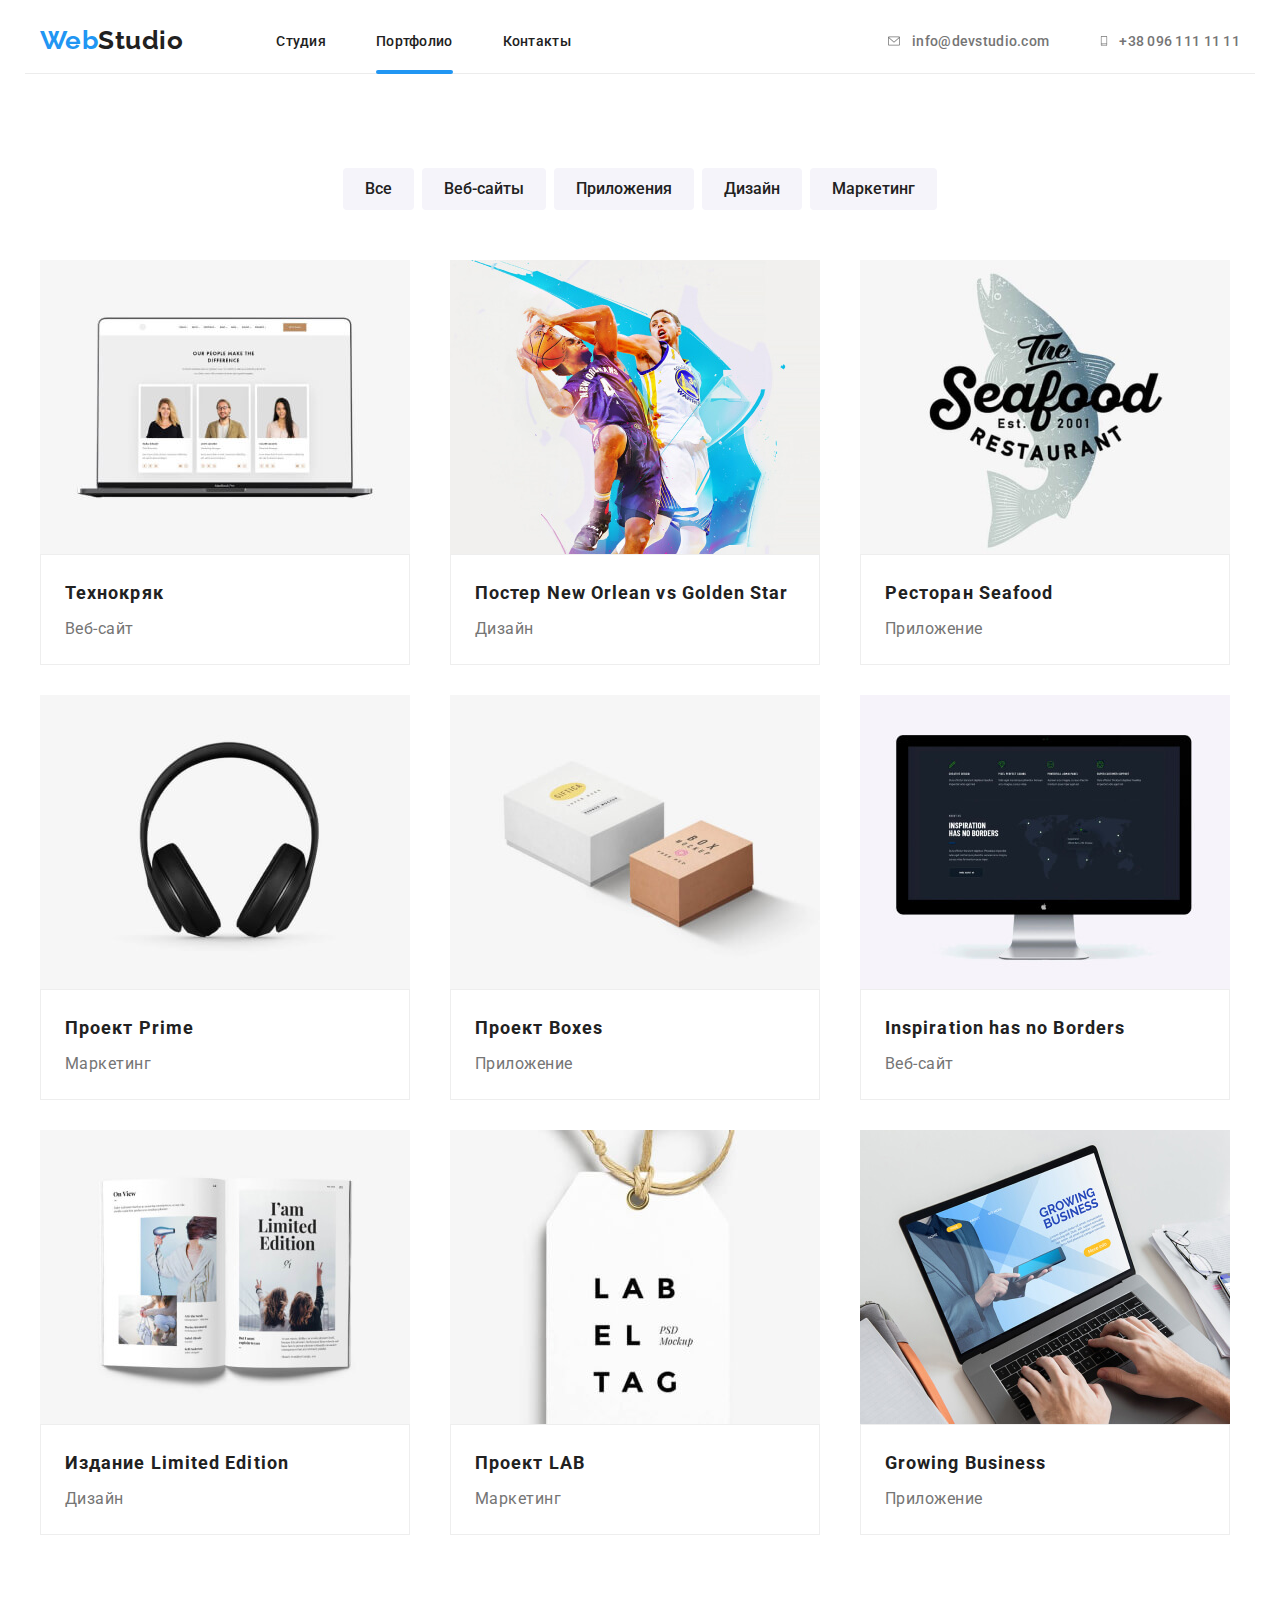
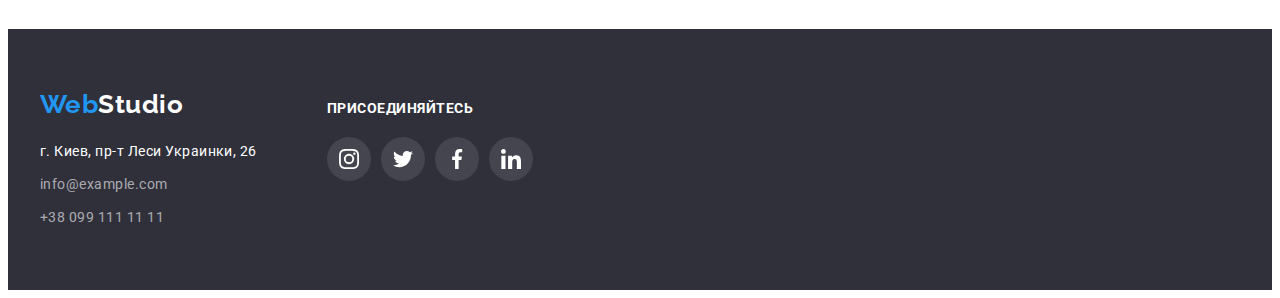
==== portfolio.html @ 8701579d "Добавляет форму в модальное окно" ====
<!DOCTYPE html>
<html lang="ru">

<head>
    <meta charset="UTF-8">
    <meta http-equiv="X-UA-Compatible" content="IE=edge">
    <meta name="viewport" content="width=device-width, initial-scale=1.0">
    <title>Document</title>
    <link
        href="https://fonts.googleapis.com/css2?family=Raleway:wght@700&family=Roboto:wght@400;500;700;900&display=swap"
        rel="stylesheet">
    <link rel="stylesheet" href="https://cdnjs.cloudflare.com/ajax/libs/modern-normalize/1.1.0/modern-normalize.min.css"
        integrity="sha512-wpPYUAdjBVSE4KJnH1VR1HeZfpl1ub8YT/NKx4PuQ5NmX2tKuGu6U/JRp5y+Y8XG2tV+wKQpNHVUX03MfMFn9Q=="
        crossorigin="anonymous" referrerpolicy="no-referrer" />
    <link rel="stylesheet" href="./css/styles.css">

</head>

<body class="page">
    <!-- Шапка -->
    <header class="head">
        <div class="container head-container">
            <nav class="navigation">
                <a href="./index.html" class="logo"><span class="logo-text">Web</span>Studio</a>
                <ul class="site-nav">
                    <li class="nav-item"><a href="./index.html" class="nav-link ">Студия</a></li>
                    <li class="nav-item"><a href="./portfolio.html" class="nav-link curent">Портфолио</a></li>
                    <li class="nav-item"><a href="" class="nav-link">Контакты</a></li>
                </ul>
            </nav>
            <ul class="contact">
                <li class="item"><a href="mailto:info@devstudio.com" class="contact-link"><svg class="contact-icon"
                            height="12" width="16">
                            <use href="./imeges/svg_sprite/symbol-defs.svg#icon-envelope">
                            </use>
                        </svg>info@devstudio.com</a></li>
                <li class="item"><a href="tel:380961111111" class="contact-link"><svg class="contact-icon" width="10"
                            height="16">
                            <use href="./imeges/svg_sprite/symbol-defs.svg#icon-smartphone">
                            </use>
                        </svg>+38 096 111 11 11</a></li>
            </ul>
        </div>
    </header>
    <!-- Мейн -->
    <main>
        <!-- Галерея -->
        <section class="section galery">
            <div class="container">
                <h1 class="title-link"> Наши работы</h1>
                <ul class="button-list">
                    <li class="button-paragraph"><button type="button" class="button-item">Все</button></li>
                    <li class="button-paragraph"><button type="button" class="button-item">Веб-сайты</button></li>
                    <li class="button-paragraph"><button type="button" class="button-item">Приложения</button></li>
                    <li class="button-paragraph"><button type="button" class="button-item">Дизайн</button></li>
                    <li class="button-paragraph"><button type="button" class="button-item">Маркетинг</button></li>
                </ul>
                <ul class="galery-list">
                    <li class="galery-paragraph"><a href="" class="galery-link">
                            <div class="galery-thumb"><img src="./imeges/portfolio/tehkrack.jpg"
                                    alt="ноутбук с фотографиями">
                                <p class="galery-decor-thumb">Ресурс пропонує комплексні пропозиції з різним рівнем
                                    функціоналу та сервісів. Все це дозволить відвідувачу отримати вичерпні відомості
                                    про компанію чи приватну особу.</p>
                            </div>
                            <div class="galery-border">
                                <h2 class="galery-title">Технокряк</h2>
                                <p class="galery-item">Веб-сайт</p>
                            </div>
                        </a>
                    </li>
                    <li class="galery-paragraph"><a href="" class="galery-link">
                            <div class="galery-thumb"><img src="./imeges/portfolio/postervs.jpg"
                                    alt="играющие баскетболисты">
                                <div class="galery-decor-thumb">
                                    <p>Ресурс пропонує комплексні пропозиції з різним рівнем функціоналу та сервісів.
                                        Все це дозволить відвідувачу отримати вичерпні відомості про компанію чи
                                        приватну особу. </p>
                                </div>
                            </div>
                            <div class="galery-border">
                                <h2 class="galery-title">Постер New Orlean vs Golden Star</h2>
                                <p class="galery-item">Дизайн</p>
                            </div>
                        </a>
                    </li>
                    <li class="galery-paragraph"><a href="" class="galery-link">
                            <div class="galery-thumb"><img src="./imeges/portfolio/restaurant.jpg" alt="рыба">
                                <div class="galery-decor-thumb">
                                    <p>Ресурс пропонує комплексні пропозиції з різним рівнем функціоналу та сервісів.
                                        Все це дозволить відвідувачу отримати вичерпні відомості про компанію чи
                                        приватну особу. </p>
                                </div>
                            </div>
                            <div class="galery-border">
                                <h2 class="galery-title">Ресторан Seafood</h2>
                                <p class="galery-item">Приложение</p>
                            </div>
                        </a>
                    </li>
                    <li class="galery-paragraph"><a href="" class="galery-link">
                            <div class="galery-thumb"><img src="./imeges/portfolio/project-prime.jpg" alt="наушники">
                                <div class="galery-decor-thumb">
                                    <p>Ресурс пропонує комплексні пропозиції з різним рівнем функціоналу та сервісів.
                                        Все це дозволить відвідувачу отримати вичерпні відомості про компанію чи
                                        приватну особу. </p>
                                </div>
                            </div>
                            <div class="galery-border">
                                <h2 class="galery-title">Проект Prime</h2>
                                <p class="galery-item">Маркетинг</p>
                            </div>
                        </a>
                    </li>
                    <li class="galery-paragraph"><a href="" class="galery-link">
                            <div class="galery-thumb"><img src="./imeges/portfolio/project-boxes.jpg" alt="коробки">
                                <div class="galery-decor-thumb">
                                    <p>Ресурс пропонує комплексні пропозиції з різним рівнем функціоналу та сервісів.
                                        Все це дозволить відвідувачу отримати вичерпні відомості про компанію чи
                                        приватну особу. </p>
                                </div>
                            </div>
                            <div class="galery-border">
                                <h2 class="galery-title">Проект Boxes</h2>
                                <p class="galery-item">Приложение</p>
                            </div>
                        </a>
                    </li>
                    <li class="galery-paragraph"><a href="" class="galery-link">
                            <div class="galery-thumb"><img src="./imeges/portfolio/border.jpg"
                                    alt="карта с кординатами">
                                <div class="galery-decor-thumb">
                                    <p>Ресурс пропонує комплексні пропозиції з різним рівнем функціоналу та сервісів.
                                        Все це дозволить відвідувачу отримати вичерпні відомості про компанію чи
                                        приватну особу. </p>
                                </div>
                            </div>
                            <div class="galery-border">
                                <h2 class="galery-title">Inspiration has no Borders</h2>
                                <p class="galery-item">Веб-сайт</p>
                            </div>
                        </a>
                    </li>
                    <li class="galery-paragraph"><a href="" class="galery-link">
                            <div class="galery-thumb"><img src="./imeges/portfolio/edition.jpg" alt="открытая книга">
                                <div class="galery-decor-thumb">
                                    <p>Ресурс пропонує комплексні пропозиції з різним рівнем функціоналу та сервісів.
                                        Все це дозволить відвідувачу отримати вичерпні відомості про компанію чи
                                        приватну особу. </p>
                                </div>
                            </div>
                            <div class="galery-border">
                                <h2 class="galery-title">Издание Limited Edition</h2>
                                <p class="galery-item">Дизайн</p>
                            </div>
                        </a>
                    </li>
                    <li class="galery-paragraph"><a href="" class="galery-link">
                            <div class="galery-thumb"><img src="./imeges/portfolio/project-lab.jpg"
                                    alt="бирка с описанием">
                                <div class="galery-decor-thumb">
                                    <p>Ресурс пропонує комплексні пропозиції з різним рівнем функціоналу та сервісів.
                                        Все це дозволить відвідувачу отримати вичерпні відомості про компанію чи
                                        приватну особу. </p>
                                </div>
                            </div>
                            <div class="galery-border">
                                <h2 class="galery-title">Проект LAB</h2>
                                <p class="galery-item">Маркетинг</p>
                            </div>
                        </a>
                    </li>
                    <li class="galery-paragraph"><a href="" class="galery-link">
                            <div class="galery-thumb"><img src="./imeges/portfolio/bussines.jpg"
                                    alt="ноутбук с открытой страницей">
                                <div class="galery-decor-thumb">
                                    <p>Ресурс пропонує комплексні пропозиції з різним рівнем функціоналу та сервісів.
                                        Все це дозволить відвідувачу отримати вичерпні відомості про компанію чи
                                        приватну особу. </p>
                                </div>
                            </div>
                            <div class="galery-border">
                                <h2 class="galery-title">Growing Business</h2>
                                <p class="galery-item">Приложение</p>
                            </div>
                        </a>
                    </li>
                </ul>
            </div>
        </section>
    </main>
    <!-- Футер -->
    <footer class="footer">
        <div class="container footer-container">
            <div>
                <a href="./index.html" class="logo-footer"><span class="logo-text">
                        Web</span>Studio
                </a>
                <address>
                    <ul class="address-list">
                        <li><a href="https://bit.ly/3pXMvUd" class="address" target="_blank"
                                rel="noopener noreferrer">г.
                                Киев, пр-т
                                Леси Украинки, 26</a>
                        </li>
                        <li>
                            <a href="mailto:info@example.com" class="contact-footer">info@example.com</a>
                        </li>
                        <li>
                            <a href="tel:+380991111111" class="contact-footer">+38 099 111 11 11</a>
                        </li>
                    </ul>
                </address>
            </div>
            <div class="social-footer">
                <strong class="social-text">присоединяйтесь</strong>
                <ul class="social-list">
                    <li class="social-item">
                        <a href="" class="footer-social-link"><svg class="icon-footer" width="20" height="20">
                                <use href="./imeges/svg_sprite/symbol-defs.svg#icon-instagram">
                                </use>
                            </svg>
                        </a>
                    </li>

                    <li class="social-item">
                        <a href="" class="footer-social-link"><svg class="icon-footer" width="20" height="20">
                                <use href="./imeges/svg_sprite/symbol-defs.svg#icon-twitter">
                                </use>
                            </svg>
                        </a>
                    </li>

                    <li class="social-item"><a href="" class="footer-social-link"><svg class="icon-footer" width="20"
                                height="20">
                                <use href="./imeges/svg_sprite/symbol-defs.svg#icon-facebook">
                                </use>
                            </svg>
                        </a>
                    </li>
                    <li class="social-item">
                        <a href="" class="footer-social-link"><svg class="icon-footer" width="20" height="20">
                                <use href="./imeges/svg_sprite/symbol-defs.svg#icon-linkedin">
                                </use>
                            </svg>
                        </a>
                    </li>
                </ul>
            </div>

        </div>
    </footer>
</body>

</html>
---- css/styles.css ----
:root {
  --body-text-color: #212121;
  --primery-text-color: #757575;
  --main-background-color: #ffffff;
  --second-background-color: #f5f4fa;
  --dark-background-color: #2f303a;
  --akcent-text-color: #2196f3;
  --stylistic-color: rgba(255, 255, 255, 0.6);
  --interactive-bg-color: #188ce8;
  --border-line-color: #ececec;
  --shadow-box-color: rgba(0, 0, 0, 0.15);
  --border-color: #eeeeee;
  --statick-social-color: #afb1b8;

  --decor-cubic: cubic-bezier(0.4, 0, 0.2, 1);
}

/* цвет основного текста черный #212121 */
/* цвет вторичного текста серый  #757575 */
/* цвет фона вторичный #F5F4FA */
/* белый цвет фона #FFFFFF */
/* цвет акцента синий #2196F3 */
/* основгой цвет фона #E5E5E5 */

/* страница */
.page {
  color: var(--main-background-color);
  color: var(--primery-text-color);
  font-family: roboto, sans-serif;
  letter-spacing: 0.03em;
}

/* контейнер */
.container {
  width: 1200px;
  margin-left: auto;
  margin-right: auto;
  padding-left: 15px;
  padding-right: 15px;
}

/* секции */
.section {
  margin-top: 94px;
  margin-bottom: 94px;
}

ul {
  padding-inline-start: 0;
}

img {
  display: block;
}

.head-container {
  border-bottom: 1px solid var(--border-line-color);
  display: flex;
  align-items: center;
}

/* лого */
.logo,
.logo:focus {
  color: var(--body-text-color);
  text-decoration-line: none;
  font-family: Raleway;
  font-weight: 700;
  font-size: 26px;
  line-height: 1.2;
}

.logo-text {
  color: var(--akcent-text-color);
  font-family: Raleway, sans-serif;
  font-weight: 700;
  font-size: 26px;
  line-height: 1.2;
}

.logo {
  display: inline-block;
  margin-right: 93px;
}

/* сайт навигация */
.site-nav {
  display: flex;
  justify-content: space-evenly;
  list-style: none;
  margin: 0;
}


.navigation {
  display: flex;
  align-items: center;
}

.nav-link {
  overflow: hidden;
  position: relative;
  display: block;
  padding-top: 25px;
  padding-bottom: 25px;
  margin-bottom: -1px;

  color: var(--body-text-color);
  text-decoration: none;
  font-weight: 500;
  font-size: 14px;
  line-height: 1.15;
  letter-spacing: 0.02em;
  transition: color 250ms var(--decor-cubic);
}

.nav-link.curent::after {
  position: absolute;
  display: inline-block;
  bottom: 0px;
  left: 0;
  content: "";
  width: 100%;
  height: 4px;
  border-radius: 2px;
  background-color: var(--akcent-text-color);
  transition: color 250ms var(--decor-cubic);

}

.navigation .nav-item+.nav-item {
  margin-left: 50px;
}

.nav-link:hover,
.nav-link:focus {
  color: var(--akcent-text-color);
}

/* контакты */
.contact {
  display: flex;
  align-items: center;
  list-style: none;
  margin: 0;
  margin-left: auto;
  padding: 0;
}

.contact-icon {
  margin: 0;
  padding: 0;
  margin-right: 10px;
}

.contact-link {
  display: flex;
  align-items: center;

  color: var(--primery-text-color);
  fill: var(--primery-text-color);
  text-decoration: none;
  font-weight: 500;
  font-size: 14px;
  line-height: 1.15;
  letter-spacing: 0.02em;
  transition-property: fill, color;
  transition-duration: 250ms;
  transition-timing-function: var(--decor-cubic);
}

.contact .item+.item {
  margin-left: 50px;
}

.contact-link:hover,
.contact-link:focus {
  color: var(--akcent-text-color);
  fill: var(--akcent-text-color);
}

/* герой */

.hero {
  text-align: center;
  margin: 0;
  padding-top: 200px;
  padding-bottom: 200px;
  max-width: 1600px;
  margin-left: auto;
  margin-right: auto;

  background: var(--dark-background-color);
  background: linear-gradient(rgba(47, 48, 58, 0.4), rgba(47, 48, 58, 0.4)),
    url(../imeges/index/bg-image.jpg);
  background-size: 1600px 600px;
  background-repeat: no-repeat;
  background-position: 50% 50%;
}

.hero-title {
  margin: 0;
  margin-bottom: 30px;

  color: var(--main-background-color);
  font-weight: 900;
  font-size: 44px;
  line-height: 1.4;
  text-align: center;
  letter-spacing: 0.06em;
  text-transform: uppercase;
}

.hero-button {
  border-radius: 4px;
  min-width: 200px;
  height: 50px;
  border-radius: 4px;
  min-width: 200px;
  height: 50px;
  padding: 10px 22px;

  background: var(--akcent-text-color);
  color: var(--main-background-color);
  cursor: pointer;
  font-weight: 700;
  font-size: 16px;
  letter-spacing: 0.06em;
  transition: background-color 250ms var(--decor-cubic);
}

.hero-button:hover,
.hero-button:focus {
  background-color: var(--interactive-bg-color);
}

/* описание */
.description {
  margin: 0;
  padding-top: 94px;
}

.description-list {
  display: flex;
  list-style: none;
  margin: 0px;
}

.description-block {
  display: flex;
  margin: 0;
  padding: 0;
  margin-bottom: 30px;
  width: 270px;
  height: 120px;
  justify-content: center;
  align-items: center;

  background: var(--second-background-color);
  border-radius: 4px;
}

.description-icon {
  margin: 0;
  padding: 0;
  height: 70px;
  width: 70px;
}

.description-title {
  margin: 0;
  margin-bottom: 10px;

  color: var(--body-text-color);
  font-weight: 700;
  font-size: 14px;
  line-height: 1.1;
  text-transform: uppercase;
}

.description-item {
  margin: 0;

  font-size: 14px;
  line-height: 1.7;
}

.description-list .description-paragraph+.description-paragraph {
  margin-left: 30px;
}

/* занятие */
.lessons {
  margin: 0;
  padding-top: 94px;
  padding-bottom: 94px;
}

.lessons-title {
  text-align: center;
  margin: 0;
  margin-bottom: 50px;

  color: var(--body-text-color);
  font-weight: 700;
  font-size: 36px;
  line-height: 1.2;
}

.lessons-list {
  list-style: none;
  display: flex;
  margin: 0;
}

.lessons-list li {
  margin-right: 30px;
  width: calc((100% - 60px) / 3);
}

.lessons-thumb {
  position: relative;
}

.lessons-thumb-decoration {
  position: absolute;
  bottom: 0;
  width: 100%;
  background: rgba(47, 48, 58, 0.8)
}

.lessons-thumb-decoration>h3 {
  margin: 0;
  padding: 27px 0;
  font-family: 'Roboto';
  font-weight: 700;
  font-size: 14px;
  line-height: 1.14;
  text-align: center;
  letter-spacing: 0.03em;
  text-transform: uppercase;
  color: var(--main-background-color);

}

/* команда */
.team {
  background: var(--second-background-color);
  margin: 0;
  padding-top: 94px;
  padding-bottom: 94px;
}

.team-title {
  margin: 0;
  margin-bottom: 50px;

  color: var(--body-text-color);
  font-weight: 700;
  font-size: 36px;
  line-height: 1.19;
  text-align: center;
}

.team-list {
  list-style: none;
  margin: 0;
  display: flex;
  align-content: center;
}

.team-list .team-item+.team-item {
  margin-left: 30px;
}

.team-border {
  padding: 0;
  margin: 0;
  padding-top: 30px;
  padding-bottom: 30px;

  background-color: var(--main-background-color);
  box-shadow: 0px 1px 3px rgba(0, 0, 0, 0.12), 0px 1px 1px rgba(0, 0, 0, 0.14),
    0px 2px 1px rgba(0, 0, 0, 0.2);
  border-radius: 0px 0px 4px 4px;
  border-top: none;
}

.team-name {
  margin: 0;
  margin-bottom: 10px;
  text-align: center;

  color: var(--body-text-color);
  font-style: normal;
  font-weight: 500;
  font-size: 16px;
  line-height: 1.19;
  letter-spacing: 0.03em;
}

.team-position {
  margin: 0;
  text-align: center;

  color: var(--primery-text-color);
  font-weight: 400;
  font-size: 16px;
  line-height: 1.19;
}

.team-social-list {
  display: flex;
  justify-content: center;
  margin: 0;
  padding: 0;
  list-style: none;
  margin-top: 16px;
}

.team-social-item:not(:last-child) {
  margin-right: 10px;
}

.team-social-link {
  display: flex;
  justify-content: center;
  align-items: center;
  padding: 0;
  margin: 0;
  width: 44px;
  height: 44px;
  border-radius: 50%;
  fill: var(--statick-social-color);
  transition-property: fill, background-color;
  transition-duration: 250ms;
  transition-timing-function: var(--decor-cubic);
}

.team-social-link:hover,
.team-social-link:focus {
  fill: var(--main-background-color);
  background-color: var(--akcent-text-color);
}

/* Клиенты */
.client {
  margin: 0;
  padding: 0;
  padding-top: 94px;
  padding-bottom: 94px;
}

.client-list {
  display: flex;
  justify-content: center;

  margin: 0;
  padding: 0;

  list-style: none;
}

.client-title {
  margin: 0;
  padding: 0;
  margin-bottom: 50px;

  font-style: normal;
  font-weight: 700;
  font-size: 36px;
  line-height: 1.16;
  text-align: center;

  color: var(--body-text-color);
}

.client-item:not(:last-child) {
  margin-right: 30px;
}

.client-link {
  display: flex;
  justify-content: center;
  align-items: center;

  width: 170px;
  height: 92px;

  border: 1px solid var(--statick-social-color);
  border-radius: 4px;
  fill: var(--statick-social-color);
  transition-property: fill, border;
  transition-duration: 250ms;
  transition-timing-function: var(--decor-cubic);
}

.client-link:hover,
.client-link:focus {
  fill: var(--akcent-text-color);
  border: 1px solid var(--akcent-text-color);
}

/* футер */
.footer {
  padding-top: 60px;
  padding-bottom: 60px;

  background: var(--dark-background-color);
}

.footer-container {
  display: flex;
  align-items: baseline;

}

.footer-nav {
  display: inline-block;
}

.logo-footer {
  display: inline-block;

  text-decoration-line: none;
  color: var(--main-background-color);
  font-family: Raleway;
  font-style: normal;
  font-weight: 700;
  font-size: 26px;
  line-height: 1.2;
}

.address-list {
  margin: 0px;
  list-style: none;
}

.contact-item {
  display: flex;
}

.address {
  margin-top: 20px;
  display: inline-block;

  text-decoration-line: none;
  color: var(--main-background-color);
  font-family: "Roboto";
  font-style: normal;
  font-size: 14px;
  line-height: 1.71;
  transition: color 250ms var(--decor-cubic);
}

.address:hover,
.address:focus {
  color: var(--akcent-text-color);
}

.contact-footer {
  display: inline-block;
  margin-top: 9px;

  text-decoration-line: none;
  font-family: "Roboto";
  font-style: normal;
  font-weight: 400;
  color: var(--stylistic-color);
  font-size: 14px;
  line-height: 1.71;
  transition: color 250ms var(--decor-cubic);
}

.contact-footer:hover,
.contact-footer:focus {
  color: var(--akcent-text-color);
}

.social-footer {
  margin-left: 70px;
}

.social-text {
  display: inline-block;
  margin: 0;
  padding: 0;
  margin-bottom: 20px;
  font-style: normal;
  font-weight: 700;
  font-size: 14px;
  line-height: 1.14;
  text-transform: uppercase;
  color: var(--main-background-color);

}

.social-list {
  list-style: none;
  display: flex;
  align-items: center;
  justify-content: center;
  margin: 0;
  padding: 0;

}

.social-item:not(:last-child) {
  margin-right: 10px;
}

.footer-social-link {
  display: flex;
  justify-content: center;
  align-items: center;

  fill: var(--main-background-color);
  background-color: rgba(255, 255, 255, 0.1);
  color: var(--main-background-color);
  height: 44px;
  width: 44px;
  border-radius: 50%;
  transition: background-color 250ms var(--decor-cubic);
}

.footer-social-link:hover,
.footer-social-link:focus {
  background-color: var(--akcent-text-color);
}

/* портфолио */
.title-link {
  margin: 0;
  margin: -1px;
  padding: 0;
  white-space: nowrap;

  position: absolute;
  width: 1px;
  height: 1px;
  overflow: hidden;
  border: 0;

  clip: rect(0 0 0 0);
  clip-path: inset(50%);
}

.button-list {
  display: flex;
  justify-content: center;
  margin: 0;
  padding-top: 0;
  margin-bottom: 50px;

  list-style: none;
}

.button-item {
  text-align: center;
  padding: 8px 22px;

  background-color: var(--second-background-color);
  color: var(--body-text-color);
  cursor: pointer;
  border: none;
  font-family: "Roboto";
  font-style: normal;
  font-weight: 500;
  font-size: 16px;
  line-height: 1.6;
  border-radius: 4px;
  transition-property: background-color, color, box-shadow;
  transition-duration: 250ms;
  transition-timing-function: var(--decor-cubic);
}

.button-list .button-paragraph+.button-paragraph {
  margin-left: 8px;
}

.button-item:hover,
.button-item:focus {
  background-color: var(--akcent-text-color);
  color: var(--main-background-color);
  box-shadow: 0px 3px 1px rgba(0, 0, 0, 0.1), 0px 1px 2px rgba(0, 0, 0, 0.08),
    0px 2px 2px rgba(0, 0, 0, 0.12);
}


/* галерея */
.galery {
  margin: 0;
  padding-top: 94px;
  padding-bottom: 94px;
}

.galery-list {
  display: flex;
  flex-wrap: wrap;
  margin: 0;

  list-style: none;
}

.galery-border {
  margin: 0;
  padding-left: 24px;
  padding-top: 20px;
  padding-bottom: 20px;

  border: 1px solid var(--border-color);
}

.galery-paragraph {
  width: calc((100% - 60px) / 3);
  margin: 0;
  margin-right: 30px;
}

.galery-paragraph:nth-last-child(n + 4) {
  margin-bottom: 30px;
}

.galery-list :nth-child(3n) {
  margin-right: 0;
}

.galery-list p {
  margin: 0;
  margin-top: 4px;
  line-height: 1.81;
}

.galery-link {
  display: inline-block;
  margin: 0;

  text-decoration-line: none;
  color: var(--primery-text-color);
  transition-property: box-shadow, border;
  transition-duration: 250ms;
  transition-timing-function: var(--decor-cubic);
}

.galery-link:hover,
.galery-link:focus {
  border: 1px solid #EEEEEE;
  box-shadow: 0px 1px 1px rgba(0, 0, 0, 0.12), 0px 4px 4px rgba(0, 0, 0, 0.06), 1px 4px 6px rgba(0, 0, 0, 0.16);
}

.galery-title {
  margin: 0;

  text-decoration-line: none;
  color: var(--body-text-color);
  font-weight: 700;
  font-size: 18px;
  line-height: 2;
  letter-spacing: 0.06em;
}

.galery-thumb {
  position: relative;
  overflow: hidden;

}

.galery-decor-thumb {
  position: absolute;
  display: inline-block;
  padding: 63px 24px;
  top: 0;
  left: 0;
  transform: translateY(100%);

  font-family: 'Roboto';
  font-style: normal;
  font-weight: 400;
  width: 100%;
  height: 100%;
  font-size: 18px;
  line-height: 1.55;
  color: var(--main-background-color);
  background-color: rgba(33, 150, 243, 0.9);
  transition: transform 250ms var(--decor-cubic);
}

.galery-link:hover .galery-decor-thumb,
.galery-link:focus .galery-decor-thumb {
  transform: translateY(0);
}

/* модвльное окно */
.backdrop {
  position: fixed;
  top: 0;
  left: 0;
  z-index: 100;
  width: 100%;
  height: 100%;
  background-color: rgba(0, 0, 0, 0.2);
  opacity: 1;
  transition-property: opacity, visibility;
  transition-duration: 250ms;
  transition-timing-function: var(--decor-cubic);
}

.modal {
  position: absolute;
  top: 50%;
  left: 50%;
  min-height: 581px;
  min-width: 528px;
  background-color: #ffffff;
  box-shadow: 0px 1px 3px rgb(0 0 0 / 12%), 0px 1px 1px rgb(0 0 0 / 14%), 0px 2px 1px rgb(0 0 0 / 20%);
  border-radius: 4px;
  transform: translate(-50%, -50%) scale(1);
  transition-property: transform, scale;
  transition-duration: 250ms;
  transition-timing-function: var(--decor-cubic);
}

.modal-btn-close {
  position: absolute;
  padding: 0;
  top: 8px;
  right: 8px;
  display: flex;
  justify-content: center;
  align-items: center;
  background-color: transparent;
  border: 1px solid rgba(0, 0, 0, 0.1);
  cursor: pointer;
  width: 30px;
  height: 30px;
  border-radius: 50%;
}

.modal-btn-close:hover {
  fill: var(--akcent-text-color)
}

.backdrop.is-hidden {
  opacity: 0;
  pointer-events: none;
  visibility: hidden;
}
.modal-form{
  display: flex;
  flex-direction: column;
  padding: 40px;
}
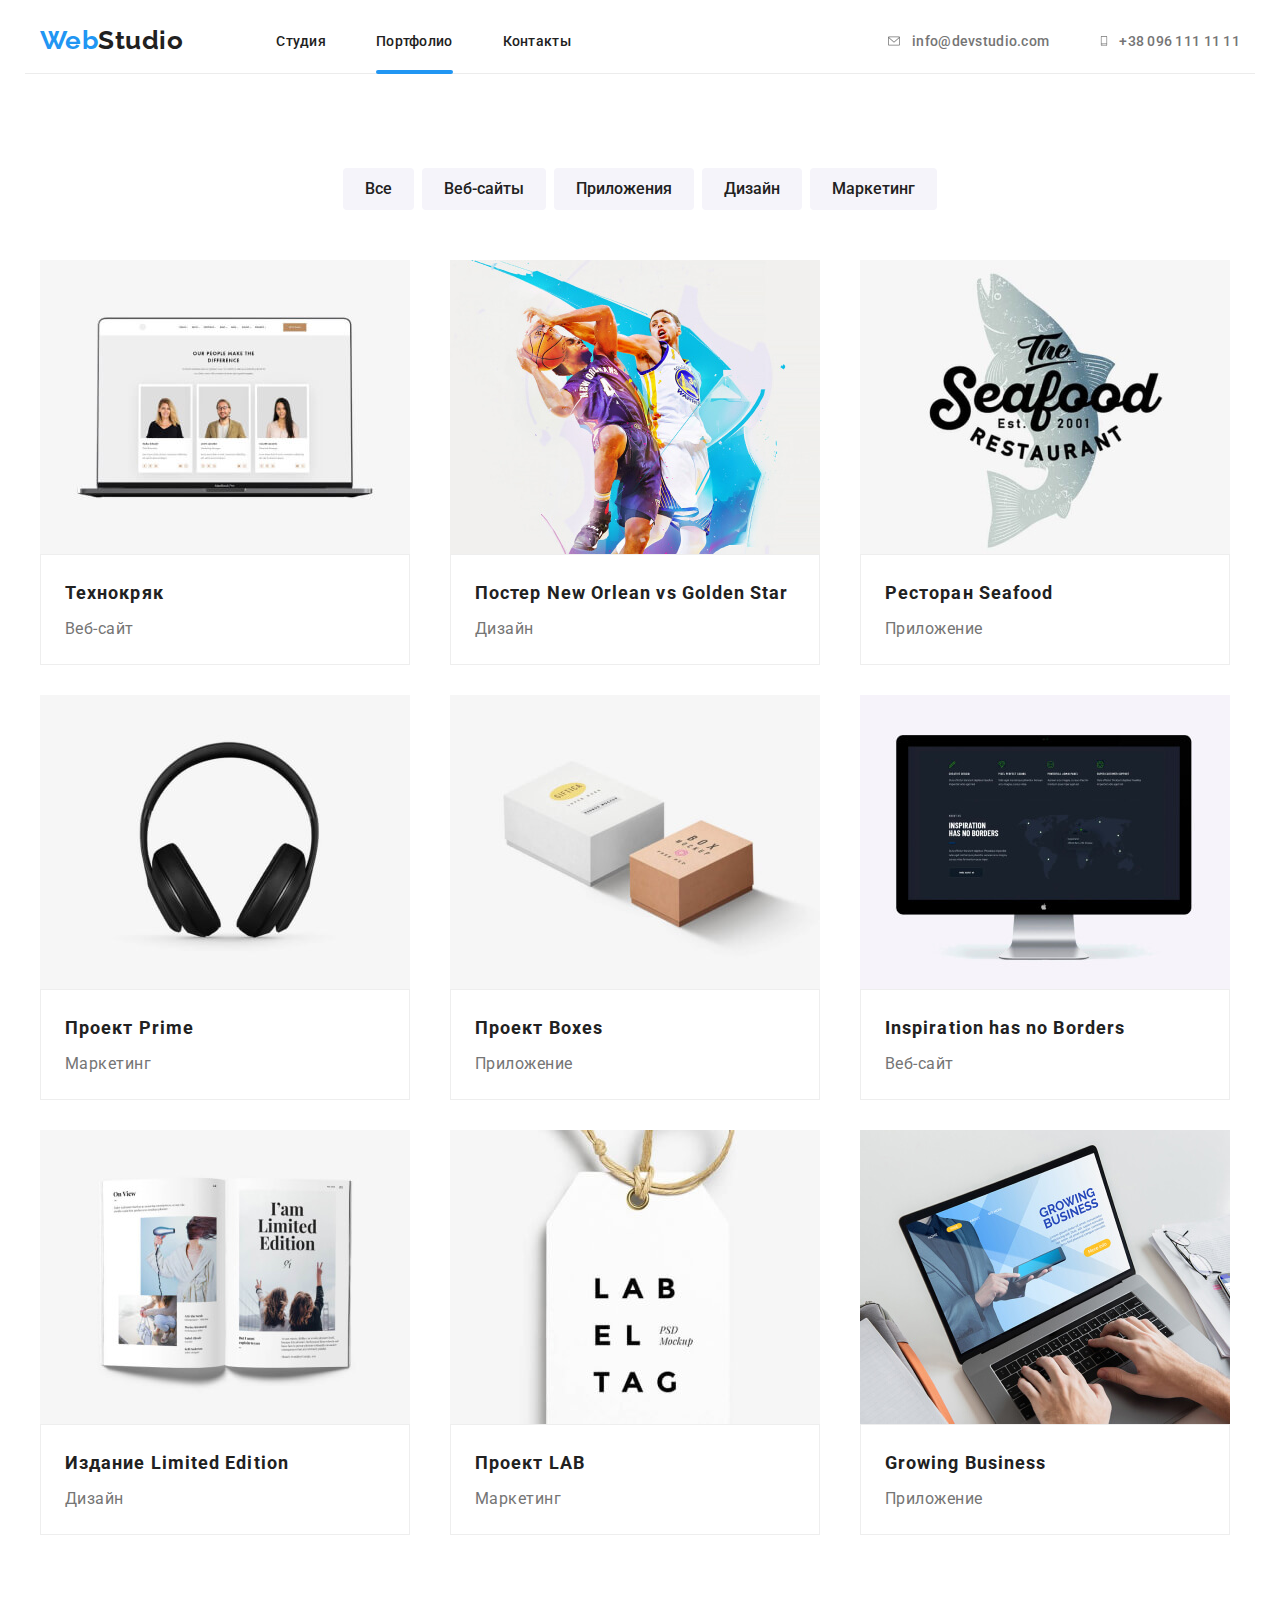
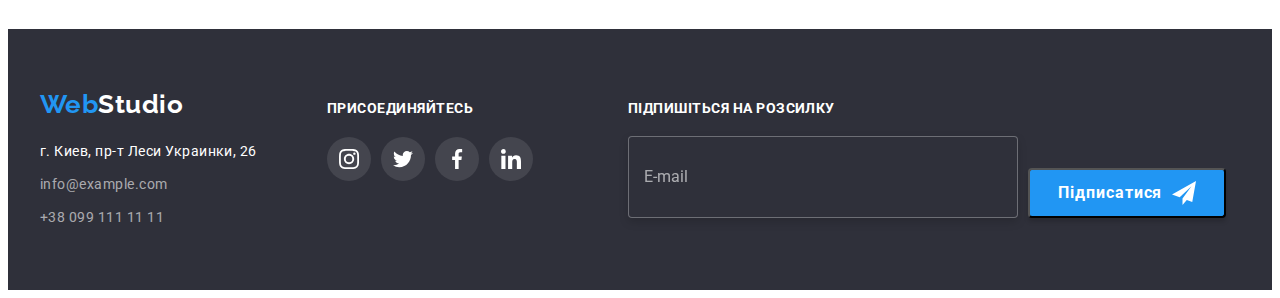
==== commit 978fd53e: "Добавляет разметку форм" ====
--- a/portfolio.html
+++ b/portfolio.html
@@ -47,7 +47,7 @@
         <!-- Галерея -->
         <section class="section galery">
             <div class="container">
-                <h1 class="title-link"> Наши работы</h1>
+                <h1 class="visuall-hidden"> Наши работы</h1>
                 <ul class="button-list">
                     <li class="button-paragraph"><button type="button" class="button-item">Все</button></li>
                     <li class="button-paragraph"><button type="button" class="button-item">Веб-сайты</button></li>
@@ -247,7 +247,19 @@
                     </li>
                 </ul>
             </div>
-
+            <!-- Форма футера -->
+            <form class="footer-form">
+                <span class="footer-form-block">
+                    <label>
+                        <b class="footer-text-email">Підпишіться на розсилку</b>
+                        <input type="email" name="description_user" placeholder="E-mail" class="input-email-footer">
+                    </label>
+                    <button type="submit" class="input-footer-desk">Підписатися<svg height="24" width="24"
+                            class="footer-btn-send">
+                            <use href="./imeges/svg_sprite/symbol-defs.svg#icon-send"></use>
+                        </svg></button>
+                </span>
+            </form>
         </div>
     </footer>
 </body>
--- a/css/styles.css
+++ b/css/styles.css
@@ -629,7 +629,7 @@
 }
 
 /* портфолио */
-.title-link {
+.visuall-hidden {
   margin: 0;
   margin: -1px;
   padding: 0;
@@ -790,7 +790,83 @@
   transform: translateY(0);
 }
 
-/* модвльное окно */
+/* форма футер */
+.footer-form {
+  margin-left: 95px;
+}
+
+.footer-form-block {
+  display: flex;
+  align-items: flex-end;
+}
+
+.footer-text-email {
+  display: block;
+  font-weight: 700;
+  font-size: 14px;
+  line-height: 16px;
+  text-transform: uppercase;
+  color: var(--main-background-color);
+
+  margin-bottom: 20px;
+}
+
+.input-email-footer {
+  padding: 15px;
+  height: 50px;
+  width: 358px;
+  background-color: var(--dark-background-color);
+  border: 1px solid rgba(255, 255, 255, 0.3);
+  filter: drop-shadow(0px 4px 4px rgba(0, 0, 0, 0.15));
+  border-radius: 4px;
+  font-family: 'Roboto';
+  font-weight: 400;
+  font-size: 16px;
+  line-height: 1.25;
+  color: var(--main-background-color);
+}
+
+.input-email-footer::placeholder {
+  color: rgba(255, 255, 255, 0.6);
+}
+
+.input-email-footer:focus {
+  outline: none;
+  border-color: var(--akcent-text-color);
+  transition: border-color 250ms var(--decor-cubic);
+}
+
+.input-footer-desk {
+  display: flex;
+  justify-content: center;
+  align-items: center;
+  font-family: 'Roboto';
+  height: 50px;
+  font-weight: 700;
+  font-size: 16px;
+  line-height: 1.87;
+  letter-spacing: 0.06em;
+  background-color: var(--akcent-text-color);
+  color: var(--main-background-color);
+  box-shadow: 0px 4px 4px rgba(0, 0, 0, 0.15);
+  border-radius: 4px;
+  margin-left: 10px;
+  padding: 10px 28px;
+}
+
+.footer-btn-send {
+  fill: var(--main-background-color);
+  margin-left: 10px;
+}
+
+.input-footer-desk:focus,
+.input-footer-desk:hover {
+  background-color: var(--interactive-bg-color);
+  transition: background-color 250ms var(--decor-cubic);
+}
+
+
+/* модaльное окно */
 .backdrop {
   position: fixed;
   top: 0;
@@ -837,7 +913,8 @@
 }
 
 .modal-btn-close:hover {
-  fill: var(--akcent-text-color)
+  fill: var(--akcent-text-color);
+  transition: fill 250ms var(--decor-cubic);
 }
 
 .backdrop.is-hidden {
@@ -845,8 +922,193 @@
   pointer-events: none;
   visibility: hidden;
 }
-.modal-form{
+
+/*   Модальная форма */
+.modal-form {
   display: flex;
   flex-direction: column;
   padding: 40px;
+}
+
+.form-title {
+  display: inline-block;
+  font-weight: 700;
+  font-size: 20px;
+  line-height: 1.15;
+  text-align: center;
+  color: var(--body-text-color);
+  margin-bottom: 12px;
+}
+
+.modal-form-field {
+  margin-bottom: 10px;
+}
+
+.label-form-desc {
+  display: block;
+
+  font-family: 'Roboto';
+  font-style: normal;
+  font-weight: 400;
+  font-size: 12px;
+  line-height: 1.16;
+  letter-spacing: 0.01em;
+  color: var(--primery-text-color);
+
+  margin-bottom: 4px;
+}
+
+.modal-wrapper {
+  position: relative;
+  display: block;
+}
+
+.modal-wrapper-icon {
+  position: absolute;
+  display: inline-block;
+  top: 50%;
+  left: 14px;
+  transform: translateY(-50%);
+  fill: var(--body-text-color);
+}
+
+.modal-form-input {
+  width: 100%;
+  height: 40px;
+  border: 1px solid rgba(33, 33, 33, 0.2);
+  border-radius: 4px;
+  padding-left: 15px;
+  padding-left: 42px;
+}
+
+.modal-form-input:focus {
+  outline: none;
+  border-color: var(--akcent-text-color);
+  transition-property: border-color;
+  transition: 250ms var(--decor-cubic);
+}
+
+.modal-form-input:focus+.modal-wrapper-icon {
+  fill: var(--akcent-text-color);
+  transition-property: fill;
+  transition: 250ms var(--decor-cubic);
+}
+
+.area-form-desk {
+  width: 100%;
+  height: 120px;
+  resize: none;
+  padding: 16px 12px;
+  border-radius: 4px;
+  margin: 0;
+}
+
+.area-form-desk::placeholder {
+  font-family: 'Roboto';
+  font-style: normal;
+  font-weight: 400;
+  font-size: 12px;
+  line-height: 1.16;
+  letter-spacing: 0.01em;
+
+  color: rgba(117, 117, 117, 0.5);
+}
+
+.area-form-desk:focus {
+  outline: none;
+  border-color: var(--akcent-text-color);
+  transition-property: border-color;
+  transition: 250ms var(--decor-cubic);
+}
+
+.modal-form-check {
+  display: flex;
+  align-items: center;
+  margin-top: 20px;
+  margin-bottom: 30px;
+}
+
+.modal-desc-terms {
+  font-size: 14px;
+  line-height: 1.71;
+}
+
+.modal-link-terms {
+  position: relative;
+  display: inline-block;
+  text-decoration: none;
+  font-weight: 400;
+  font-size: 14px;
+  line-height: 24px;
+  color: var(--akcent-text-color);
+}
+
+.modal-link-terms::after {
+  position: absolute;
+  content: "";
+  bottom: 5px;
+  left: 0;
+  width: 100%;
+  display: inline-block;
+  border-top: 1px solid var(--akcent-text-color);
+}
+
+.thumb-check {
+  display: flex;
+  align-items: center;
+  justify-content: center;
+  margin-right: 8px;
+  border: 2px solid var(--body-text-color);
+  border-radius: 3px;
+  overflow: hidden;
+  cursor: pointer;
+  width: 16px;
+  height: 15px;
+
+}
+
+.modal-svg-check {
+  opacity: 0;
+  background-color: var(--akcent-text-color);
+}
+
+.modal-check-hidden:checked+.thumb-check>.modal-svg-check {
+  opacity: 1;
+  fill: var(--main-background-color);
+  background-color: var(--akcent-text-color);
+  transition-property: baground-color;
+  transition: 250ms var(--decor-cubic);
+}
+
+.modal-check-hidden:checked+.thumb-check {
+  border-color: var(--akcent-text-color);
+  background-color: var(--akcent-text-color);
+  transition-property: border-color, baground-color;
+  transition: 250ms var(--decor-cubic);
+}
+
+.modal-form-submit {
+  font-family: 'Roboto';
+  font-weight: 700;
+  font-size: 16px;
+  line-height: 1.87;
+
+  align-self: center;
+  text-align: center;
+  letter-spacing: 0.06em;
+  border-radius: 4px;
+  background-color: var(--akcent-text-color);
+  color: var(--main-background-color);
+  border-color: var(--akcent-text-color);
+  box-shadow: 0px 4px 4px rgba(0, 0, 0, 0.15);
+}
+
+.modal-form-submit:hover,
+.modal-form-submit:focus {
+  background-color: var(--interactive-bg-color);
+  border-color: var(--interactive-bg-color);
+
+
+  transition-property: background-color, border-color;
+  transition: 250ms var(--decor-cubic);
 }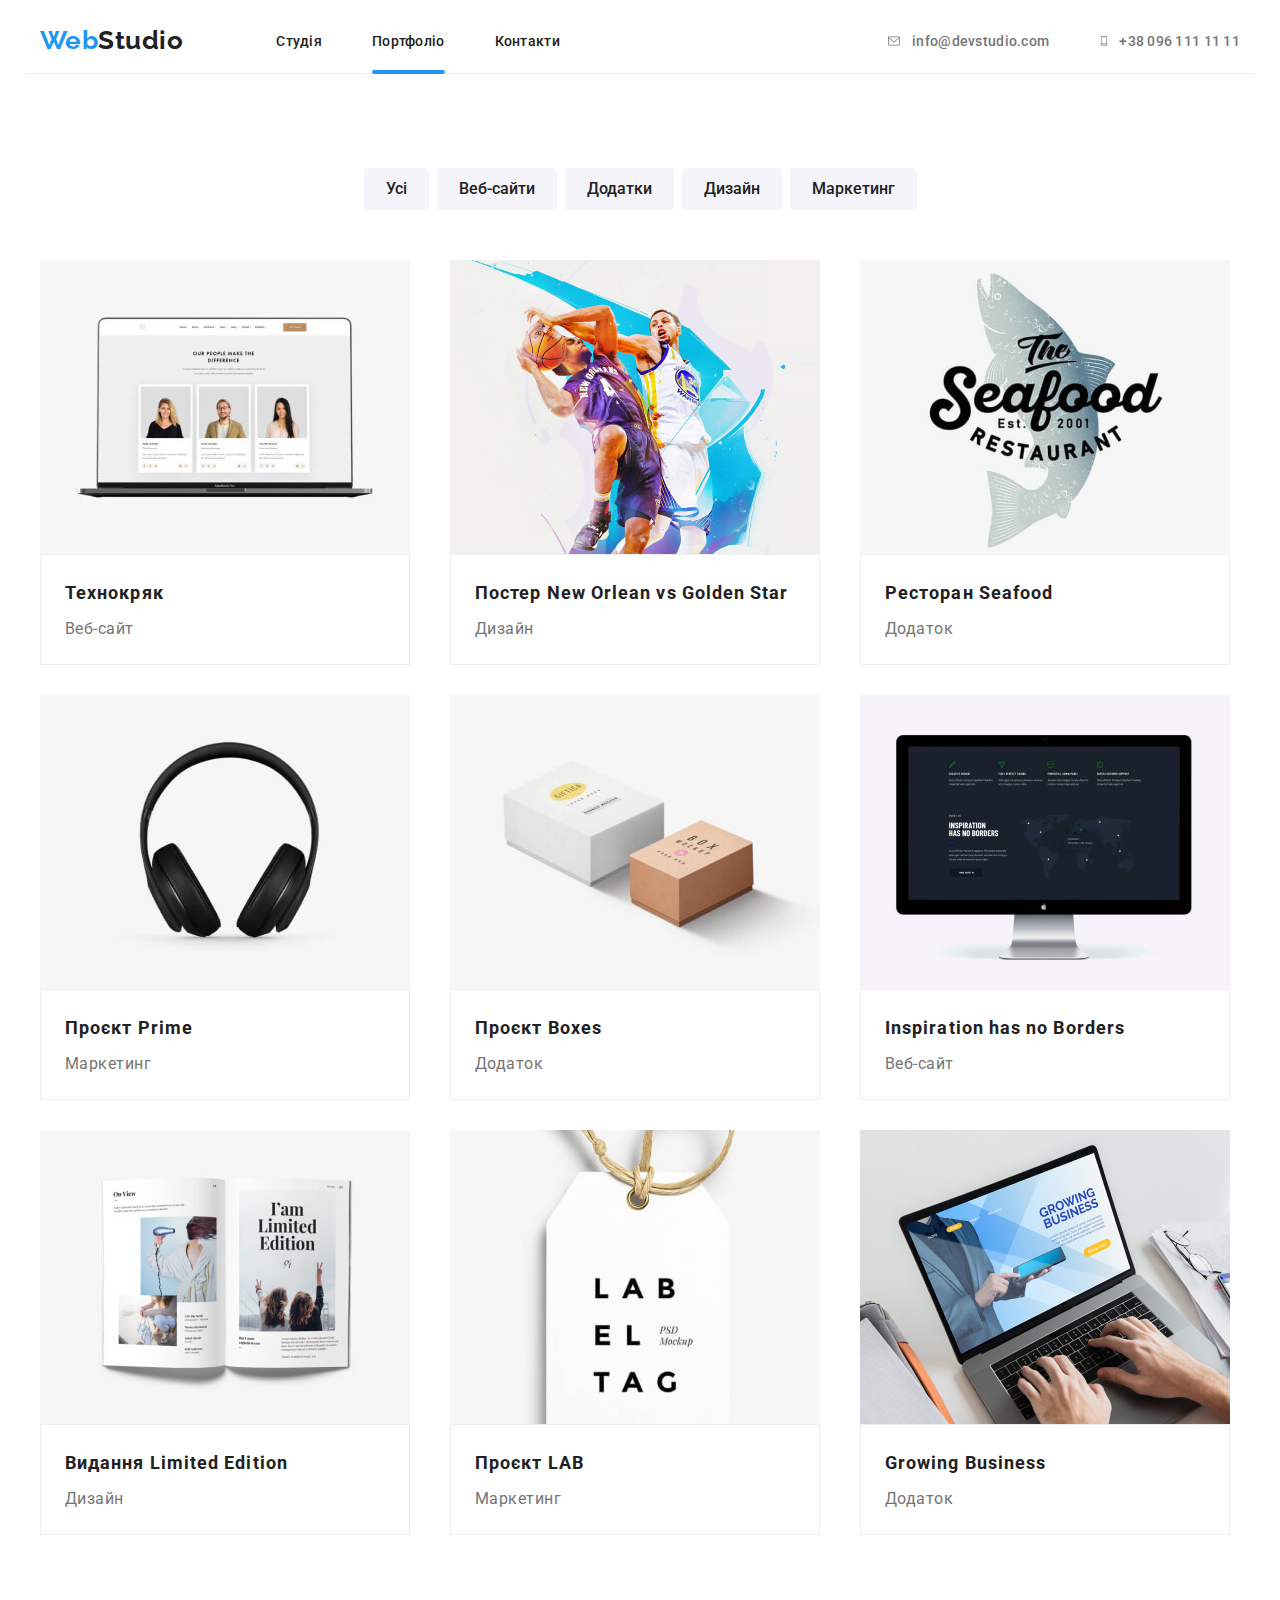
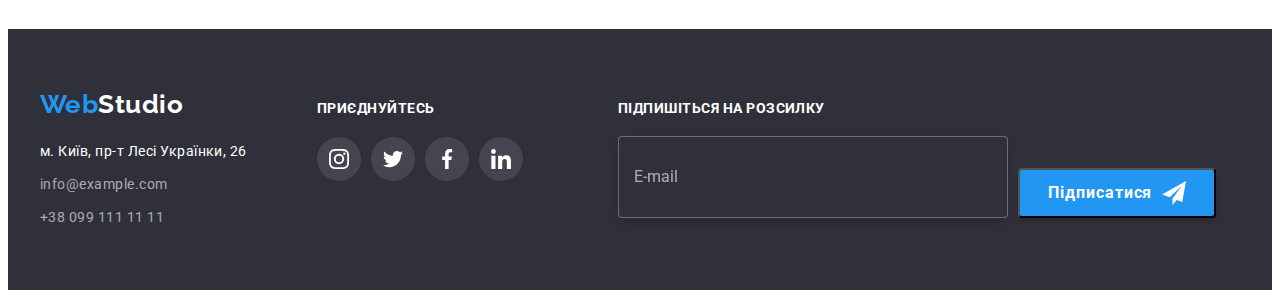
==== commit 094ea211: "Переводит сайт на укр язык" ====
--- a/portfolio.html
+++ b/portfolio.html
@@ -1,11 +1,11 @@
 <!DOCTYPE html>
-<html lang="ru">
+<html lang="uk">
 
 <head>
     <meta charset="UTF-8">
     <meta http-equiv="X-UA-Compatible" content="IE=edge">
     <meta name="viewport" content="width=device-width, initial-scale=1.0">
-    <title>Document</title>
+    <title>portfolio</title>
     <link
         href="https://fonts.googleapis.com/css2?family=Raleway:wght@700&family=Roboto:wght@400;500;700;900&display=swap"
         rel="stylesheet">
@@ -23,9 +23,9 @@
             <nav class="navigation">
                 <a href="./index.html" class="logo"><span class="logo-text">Web</span>Studio</a>
                 <ul class="site-nav">
-                    <li class="nav-item"><a href="./index.html" class="nav-link ">Студия</a></li>
-                    <li class="nav-item"><a href="./portfolio.html" class="nav-link curent">Портфолио</a></li>
-                    <li class="nav-item"><a href="" class="nav-link">Контакты</a></li>
+                    <li class="nav-item"><a href="./index.html" class="nav-link ">Студія</a></li>
+                    <li class="nav-item"><a href="./portfolio.html" class="nav-link curent">Портфоліо</a></li>
+                    <li class="nav-item"><a href="" class="nav-link">Контакти</a></li>
                 </ul>
             </nav>
             <ul class="contact">
@@ -47,11 +47,11 @@
         <!-- Галерея -->
         <section class="section galery">
             <div class="container">
-                <h1 class="visuall-hidden"> Наши работы</h1>
+                <h1 class="visuall-hidden"> Наші роботи</h1>
                 <ul class="button-list">
-                    <li class="button-paragraph"><button type="button" class="button-item">Все</button></li>
-                    <li class="button-paragraph"><button type="button" class="button-item">Веб-сайты</button></li>
-                    <li class="button-paragraph"><button type="button" class="button-item">Приложения</button></li>
+                    <li class="button-paragraph"><button type="button" class="button-item">Усі</button></li>
+                    <li class="button-paragraph"><button type="button" class="button-item">Веб-сайти</button></li>
+                    <li class="button-paragraph"><button type="button" class="button-item">Додатки</button></li>
                     <li class="button-paragraph"><button type="button" class="button-item">Дизайн</button></li>
                     <li class="button-paragraph"><button type="button" class="button-item">Маркетинг</button></li>
                 </ul>
@@ -94,7 +94,7 @@
                             </div>
                             <div class="galery-border">
                                 <h2 class="galery-title">Ресторан Seafood</h2>
-                                <p class="galery-item">Приложение</p>
+                                <p class="galery-item">Додаток</p>
                             </div>
                         </a>
                     </li>
@@ -107,7 +107,7 @@
                                 </div>
                             </div>
                             <div class="galery-border">
-                                <h2 class="galery-title">Проект Prime</h2>
+                                <h2 class="galery-title">Проєкт Prime</h2>
                                 <p class="galery-item">Маркетинг</p>
                             </div>
                         </a>
@@ -121,8 +121,8 @@
                                 </div>
                             </div>
                             <div class="galery-border">
-                                <h2 class="galery-title">Проект Boxes</h2>
-                                <p class="galery-item">Приложение</p>
+                                <h2 class="galery-title">Проєкт Boxes</h2>
+                                <p class="galery-item">Додаток</p>
                             </div>
                         </a>
                     </li>
@@ -150,7 +150,7 @@
                                 </div>
                             </div>
                             <div class="galery-border">
-                                <h2 class="galery-title">Издание Limited Edition</h2>
+                                <h2 class="galery-title">Видання Limited Edition</h2>
                                 <p class="galery-item">Дизайн</p>
                             </div>
                         </a>
@@ -165,7 +165,7 @@
                                 </div>
                             </div>
                             <div class="galery-border">
-                                <h2 class="galery-title">Проект LAB</h2>
+                                <h2 class="galery-title">Проєкт LAB</h2>
                                 <p class="galery-item">Маркетинг</p>
                             </div>
                         </a>
@@ -181,7 +181,7 @@
                             </div>
                             <div class="galery-border">
                                 <h2 class="galery-title">Growing Business</h2>
-                                <p class="galery-item">Приложение</p>
+                                <p class="galery-item">Додаток</p>
                             </div>
                         </a>
                     </li>
@@ -199,9 +199,7 @@
                 <address>
                     <ul class="address-list">
                         <li><a href="https://bit.ly/3pXMvUd" class="address" target="_blank"
-                                rel="noopener noreferrer">г.
-                                Киев, пр-т
-                                Леси Украинки, 26</a>
+                                rel="noopener noreferrer">м. Київ, пр-т Лесі Українки, 26</a>
                         </li>
                         <li>
                             <a href="mailto:info@example.com" class="contact-footer">info@example.com</a>
@@ -213,7 +211,7 @@
                 </address>
             </div>
             <div class="social-footer">
-                <strong class="social-text">присоединяйтесь</strong>
+                <strong class="social-text">приєднуйтесь</strong>
                 <ul class="social-list">
                     <li class="social-item">
                         <a href="" class="footer-social-link"><svg class="icon-footer" width="20" height="20">
--- a/css/styles.css
+++ b/css/styles.css
@@ -877,8 +877,8 @@
   background-color: rgba(0, 0, 0, 0.2);
   opacity: 1;
   transition-property: opacity, visibility;
-  transition-duration: 250ms;
-  transition-timing-function: var(--decor-cubic);
+  transition: 250ms var(--decor-cubic);
+
 }
 
 .modal {
@@ -1108,7 +1108,6 @@
   background-color: var(--interactive-bg-color);
   border-color: var(--interactive-bg-color);
 
-
   transition-property: background-color, border-color;
   transition: 250ms var(--decor-cubic);
 }